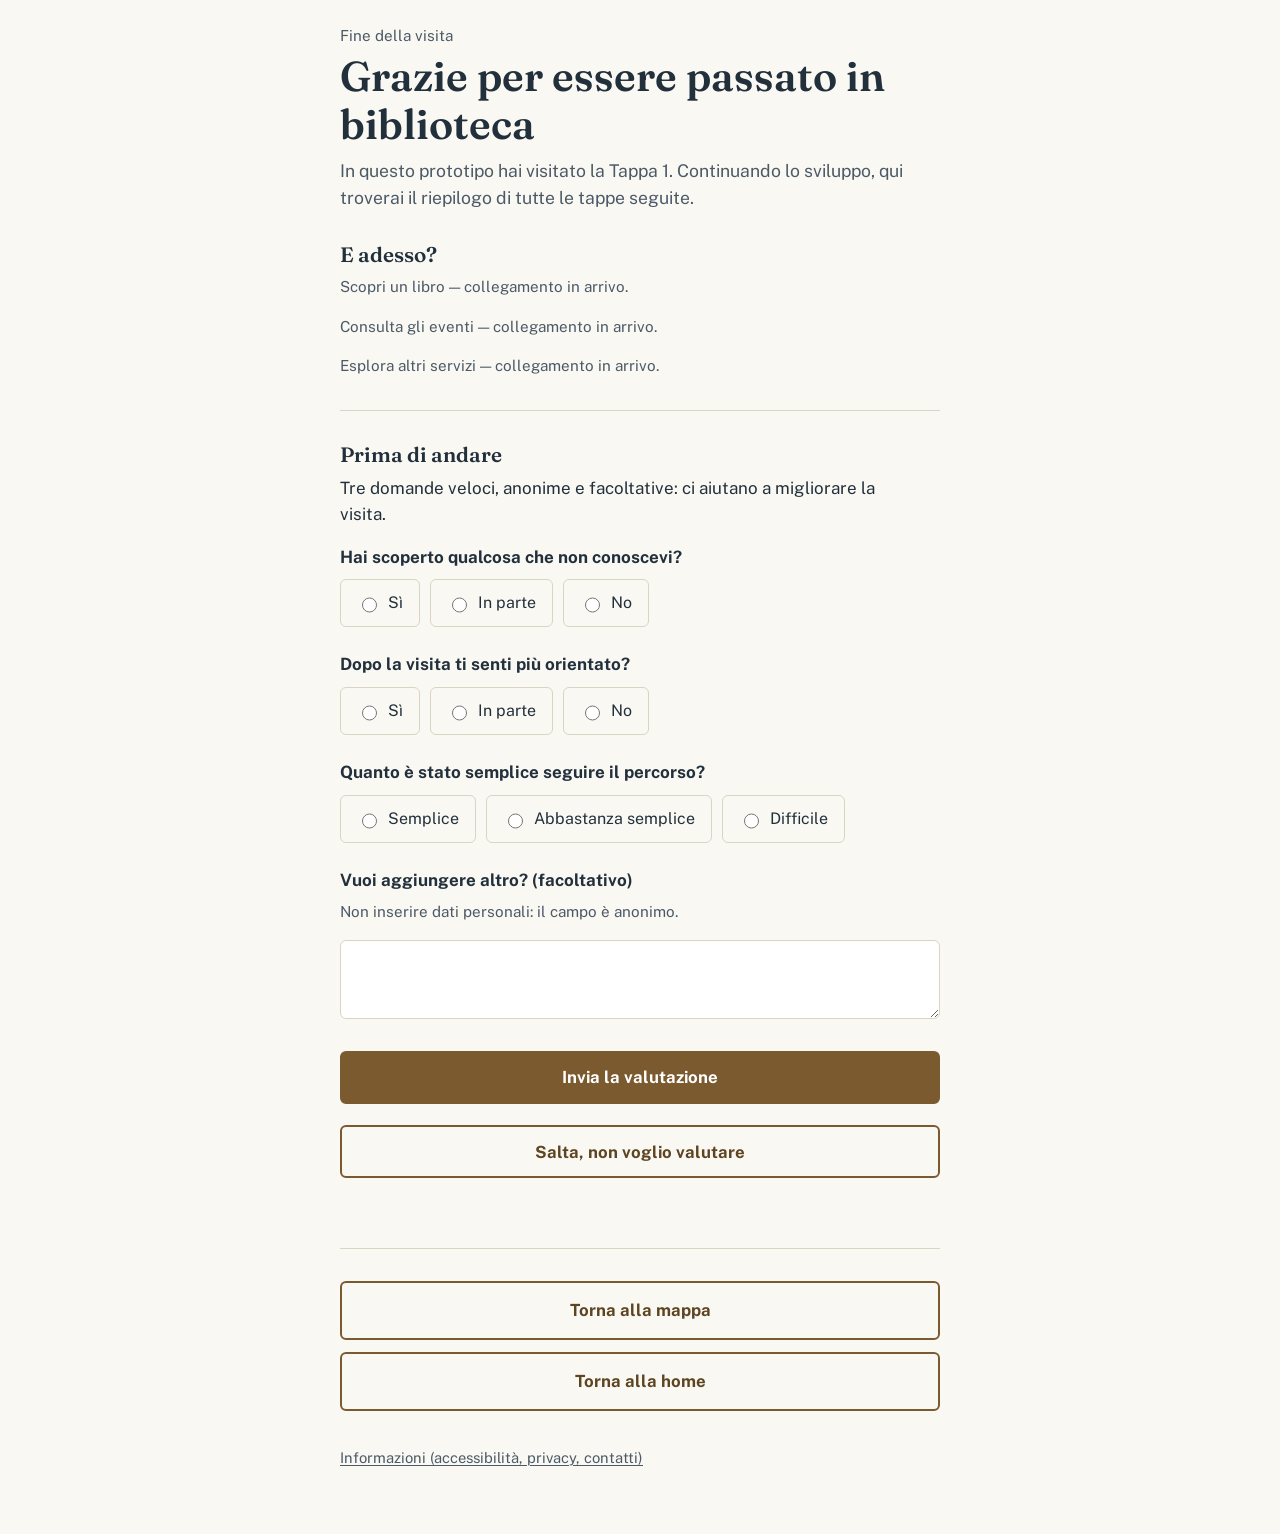
==== conclusione/index.html @ 9336fa2a "Add files via upload" ====
<!doctype html>
<html lang="it">
<head>
  <meta charset="utf-8" />
  <meta name="viewport" content="width=device-width, initial-scale=1" />
  <title>Grazie per la visita — Biblioteca</title>
  <link rel="stylesheet" href="../assets/css/style.css" />
</head>
<body>
  <a class="skip-link" href="#main">Vai al contenuto</a>
  <main id="main" class="container">
    <p class="eyebrow">Fine della visita</p>
    <h1>Grazie per essere passato in biblioteca</h1>
    <p class="subtitle">
      In questo prototipo hai visitato la Tappa 1. Continuando lo sviluppo,
      qui troverai il riepilogo di tutte le tappe seguite.
    </p>

    <h2>E adesso?</h2>
    <div id="azioni-root">
      <p class="state-message">Caricamento…</p>
    </div>

    <hr class="divider" />

    <h2>Prima di andare</h2>
    <p>Tre domande veloci, anonime e facoltative: ci aiutano a migliorare la visita.</p>
    <div id="valutazione-root"></div>

    <hr class="divider" />
    <a class="button button--secondary" href="../mappa/">Torna alla mappa</a>
    <a class="button button--secondary" href="../">Torna alla home</a>
    <a class="footer-link" href="../informazioni/">Informazioni (accessibilità, privacy, contatti)</a>
  </main>

  <script src="../assets/js/config.js"></script>
  <script src="../assets/js/api.js"></script>
  <script src="../assets/js/conclusione.js"></script>
</body>
</html>
---- assets/css/style.css ----
/* Visita multimediale in biblioteca — stile condiviso */

@import url('https://fonts.googleapis.com/css2?family=Fraunces:opsz,wght@9..144,400;9..144,600&family=Public+Sans:wght@400;500;700&display=swap');

:root {
  --color-bg: #faf8f3;
  --color-bg-alt: #f1ece0;
  --color-ink: #22303c;
  --color-ink-soft: #4b5a66;
  --color-accent: #7a5a2e;
  --color-accent-dark: #5e4522;
  --color-sage: #5f7161;
  --color-sage-bg: #e4e9e2;
  --color-border: #dcd4c2;
  --font-display: 'Fraunces', Georgia, 'Times New Roman', serif;
  --font-body: 'Public Sans', -apple-system, BlinkMacSystemFont, 'Segoe UI', Roboto, sans-serif;
  --radius: 6px;
  --max-width: 640px;
}

* { box-sizing: border-box; }

html { -webkit-text-size-adjust: 100%; }

body {
  margin: 0;
  background: var(--color-bg);
  color: var(--color-ink);
  font-family: var(--font-body);
  font-size: 1.0625rem;
  line-height: 1.55;
}

.container {
  max-width: var(--max-width);
  margin: 0 auto;
  padding: 1.5rem 1.25rem 4rem;
}

h1, h2, h3 {
  font-family: var(--font-display);
  font-weight: 600;
  line-height: 1.15;
  margin: 0 0 0.5rem;
  color: var(--color-ink);
}

h1 { font-size: clamp(1.9rem, 6vw, 2.6rem); }
h2 { font-size: 1.3rem; margin-top: 2rem; }

p { margin: 0 0 1rem; max-width: 34em; }

a { color: var(--color-accent-dark); }
a:not(.button) { text-decoration-thickness: 1px; text-underline-offset: 2px; }

.eyebrow {
  font-family: var(--font-body);
  font-size: 0.95rem;
  color: var(--color-ink-soft);
  margin: 0 0 0.35rem;
}

.subtitle {
  font-size: 1.1rem;
  color: var(--color-ink-soft);
}

/* Skip link per navigazione da tastiera */
.skip-link {
  position: absolute;
  left: -999px;
  top: 0;
  background: var(--color-ink);
  color: #fff;
  padding: 0.75rem 1rem;
  z-index: 10;
}
.skip-link:focus {
  left: 1rem;
  top: 1rem;
}

/* Focus visibile ovunque (NFR-07 / accessibilità) */
a:focus-visible,
button:focus-visible,
summary:focus-visible {
  outline: 3px solid var(--color-accent);
  outline-offset: 2px;
}

.button {
  display: block;
  width: 100%;
  min-height: 52px;
  padding: 0.9rem 1.25rem;
  margin-bottom: 0.75rem;
  border: 2px solid var(--color-accent);
  border-radius: var(--radius);
  background: var(--color-accent);
  color: #fff;
  font-family: var(--font-body);
  font-weight: 700;
  font-size: 1.05rem;
  text-align: center;
  text-decoration: none;
  cursor: pointer;
}
.button:hover { background: var(--color-accent-dark); border-color: var(--color-accent-dark); }

.button--secondary {
  background: transparent;
  color: var(--color-accent-dark);
}
.button--secondary:hover { background: var(--color-bg-alt); }

.button[disabled],
.button--muted {
  background: transparent;
  border-color: var(--color-border);
  color: var(--color-ink-soft);
  cursor: default;
}

.image-frame {
  width: 100%;
  border-radius: var(--radius);
  border: 1px solid var(--color-border);
  overflow: hidden;
  margin: 1rem 0 1.25rem;
  background: var(--color-bg-alt);
}
.image-frame img { width: 100%; display: block; }

.box {
  border-left: 4px solid var(--color-sage);
  background: var(--color-sage-bg);
  padding: 1rem 1.1rem;
  border-radius: 0 var(--radius) var(--radius) 0;
  margin: 1.25rem 0;
}
.box h2 { margin-top: 0; font-size: 1.05rem; }

.divider {
  border: none;
  border-top: 1px solid var(--color-border);
  margin: 2rem 0;
}

.nav-tappa {
  display: flex;
  flex-direction: column;
  gap: 0.6rem;
  margin-top: 1.5rem;
}

.nav-status {
  font-size: 0.95rem;
  color: var(--color-ink-soft);
  margin-top: 0.4rem;
  min-height: 1.3em;
}

.stop-list {
  list-style: none;
  margin: 0 0 1.5rem;
  padding: 0;
}
.stop-list li {
  border-bottom: 1px solid var(--color-border);
  padding: 0.9rem 0;
}
.stop-list a {
  font-family: var(--font-display);
  font-size: 1.15rem;
  font-weight: 600;
  text-decoration: none;
  color: var(--color-ink);
}
.stop-list a:hover { color: var(--color-accent-dark); }
.stop-number {
  display: inline-block;
  min-width: 1.6em;
  color: var(--color-ink-soft);
  font-family: var(--font-body);
  font-weight: 500;
}
.stop-list .stop-muted {
  color: var(--color-ink-soft);
}

.state-message {
  padding: 2rem 0;
  color: var(--color-ink-soft);
}

/* Testo facile: piu' grande, meno denso (doc 02 §2) */
body.facile { font-size: 1.2rem; }
body.facile p { max-width: 32em; line-height: 1.7; }

.image-frame--grande {
  aspect-ratio: 4 / 3;
}
.image-frame--grande img {
  width: 100%;
  height: 100%;
  object-fit: cover;
}

.mode-toggle {
  display: flex;
  gap: 0.5rem;
  margin-bottom: 1.25rem;
}
.mode-pill {
  flex: 1;
  min-height: 44px;
  border: 1px solid var(--color-border);
  border-radius: 999px;
  background: transparent;
  color: var(--color-ink-soft);
  font-family: var(--font-body);
  font-size: 0.95rem;
  font-weight: 500;
  cursor: pointer;
}
.mode-pill--active {
  background: var(--color-ink);
  border-color: var(--color-ink);
  color: #fff;
  font-weight: 700;
}

.footer-link {
  display: inline-block;
  margin-top: 1.5rem;
  font-size: 0.92rem;
  color: var(--color-ink-soft);
}

/* Modulo di valutazione finale (pagina conclusiva) */
.valutazione-domanda {
  border: none;
  padding: 0;
  margin: 0 0 1.5rem;
}
.valutazione-domanda legend,
.valutazione-domanda > label {
  font-family: var(--font-body);
  font-weight: 700;
  margin-bottom: 0.6rem;
  padding: 0;
}
.opzioni-risposta {
  display: flex;
  flex-wrap: wrap;
  gap: 0.6rem;
}
.opzione-risposta {
  display: flex;
  align-items: center;
  gap: 0.5rem;
  min-height: 48px;
  padding: 0.5rem 1rem;
  border: 1px solid var(--color-border);
  border-radius: var(--radius);
  cursor: pointer;
  font-size: 1rem;
}
.opzione-risposta:has(input:checked) {
  border-color: var(--color-ink);
  background: var(--color-bg-alt);
  font-weight: 700;
}
.opzione-risposta input {
  width: 1.15em;
  height: 1.15em;
}
textarea {
  width: 100%;
  font-family: var(--font-body);
  font-size: 1rem;
  padding: 0.65rem;
  border: 1px solid var(--color-border);
  border-radius: var(--radius);
  resize: vertical;
}

@media (prefers-reduced-motion: reduce) {
  * { animation: none !important; transition: none !important; }
}
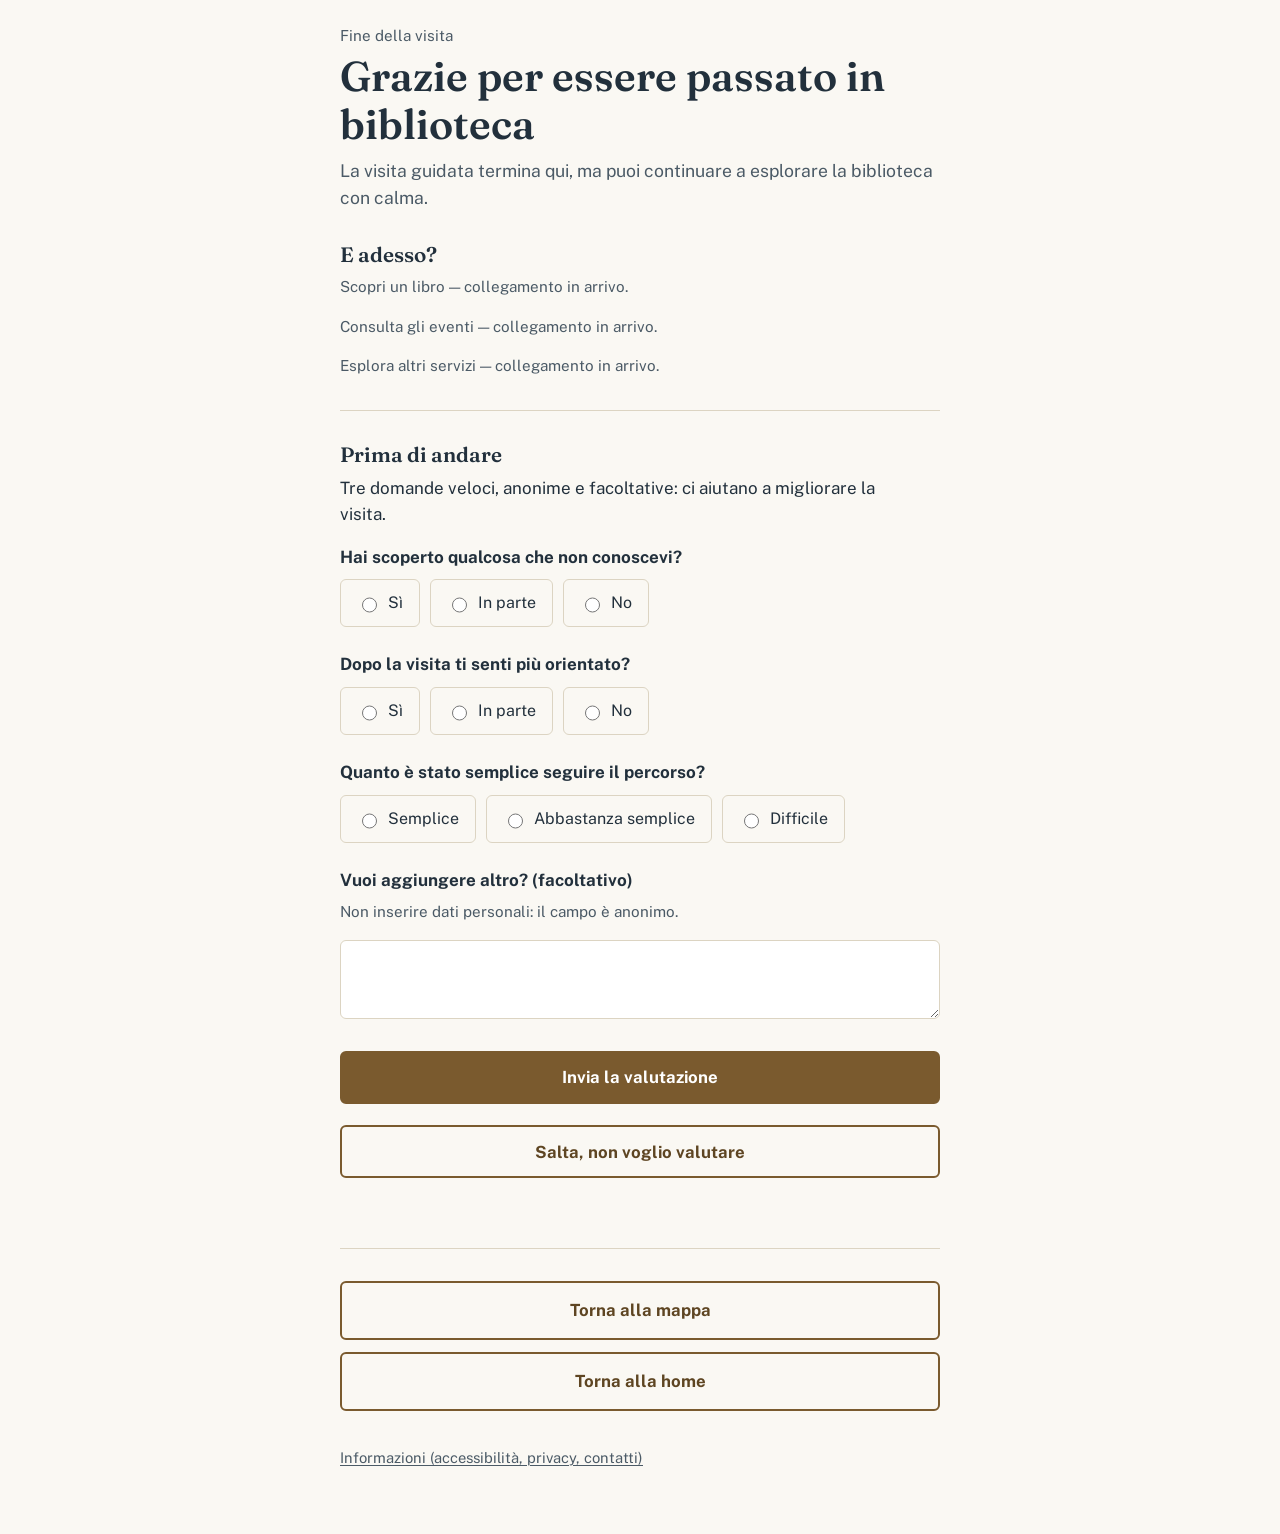
==== commit 8908d160: "Add files via upload" ====
--- a/conclusione/index.html
+++ b/conclusione/index.html
@@ -11,10 +11,7 @@
   <main id="main" class="container">
     <p class="eyebrow">Fine della visita</p>
     <h1>Grazie per essere passato in biblioteca</h1>
-    <p class="subtitle">
-      In questo prototipo hai visitato la Tappa 1. Continuando lo sviluppo,
-      qui troverai il riepilogo di tutte le tappe seguite.
-    </p>
+    <p class="subtitle">La visita guidata termina qui, ma puoi continuare a esplorare la biblioteca con calma.</p>
 
     <h2>E adesso?</h2>
     <div id="azioni-root">
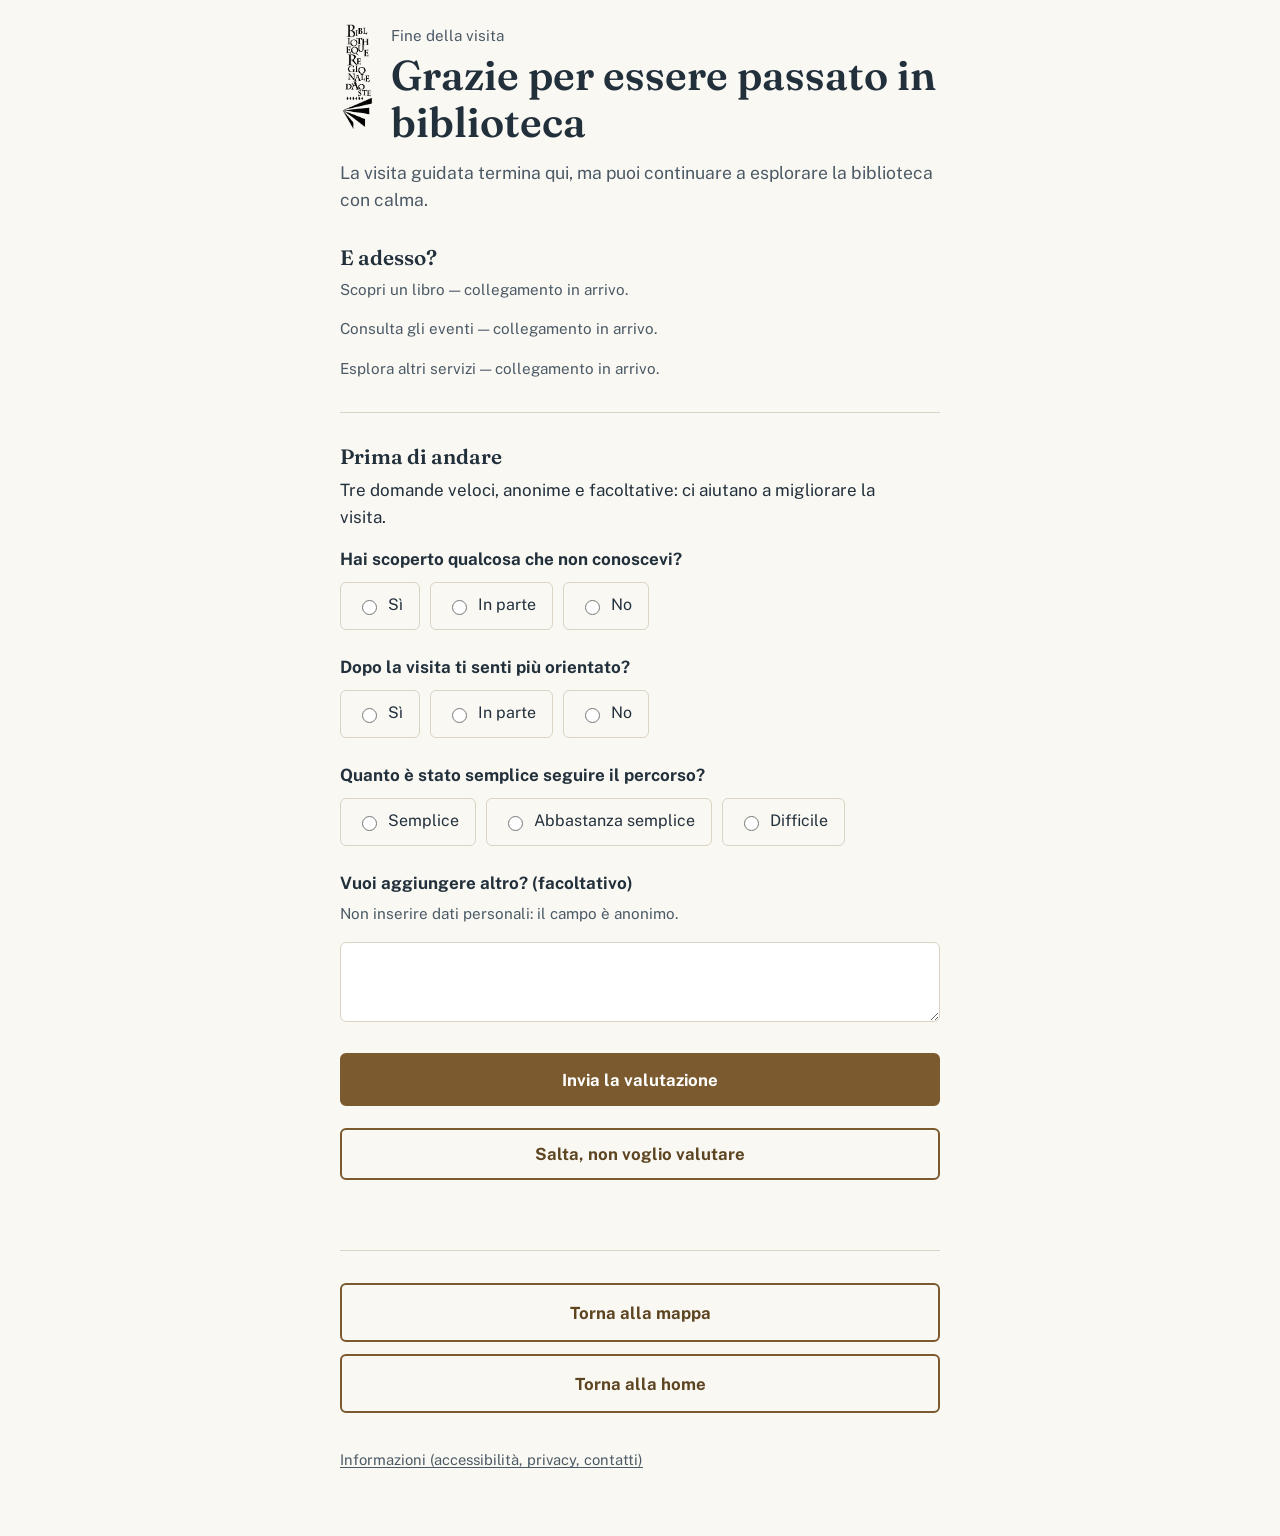
==== commit 6249661e: "Add files via upload" ====
--- a/conclusione/index.html
+++ b/conclusione/index.html
@@ -9,8 +9,15 @@
 <body>
   <a class="skip-link" href="#main">Vai al contenuto</a>
   <main id="main" class="container">
-    <p class="eyebrow">Fine della visita</p>
-    <h1>Grazie per essere passato in biblioteca</h1>
+    <div class="header-lockup">
+      <a class="brand-logo-link" href="../" aria-label="Torna alla pagina iniziale">
+        <img class="brand-logo" src="../assets/media/logo-biblioteca.png" alt="Biblioteca regionale B. Salvadori" />
+      </a>
+      <div class="header-lockup__text">
+        <p class="eyebrow">Fine della visita</p>
+        <h1>Grazie per essere passato in biblioteca</h1>
+      </div>
+    </div>
     <p class="subtitle">La visita guidata termina qui, ma puoi continuare a esplorare la biblioteca con calma.</p>
 
     <h2>E adesso?</h2>
@@ -34,4 +41,4 @@
   <script src="../assets/js/api.js"></script>
   <script src="../assets/js/conclusione.js"></script>
 </body>
-</html>
+</html>
--- a/assets/css/style.css
+++ b/assets/css/style.css
@@ -288,3 +288,37 @@
 @media (prefers-reduced-motion: reduce) {
   * { animation: none !important; transition: none !important; }
 }
+
+/* Intestazione compatta con logo affiancato al titolo (Opzione A) */
+.header-lockup {
+  display: flex;
+  align-items: flex-start;
+  gap: 1rem;
+  margin-bottom: 0.75rem;
+}
+
+.brand-logo-link {
+  display: block;
+  flex: 0 0 auto;
+  line-height: 0;
+  text-decoration: none;
+}
+
+.brand-logo {
+  height: clamp(80px, 20vw, 105px);
+  width: auto;
+  display: block;
+}
+
+.header-lockup__text {
+  flex: 1 1 auto;
+  min-width: 0;
+}
+
+.header-lockup__text .eyebrow {
+  margin: 0 0 0.25rem;
+}
+
+.header-lockup__text h1 {
+  margin: 0;
+}
